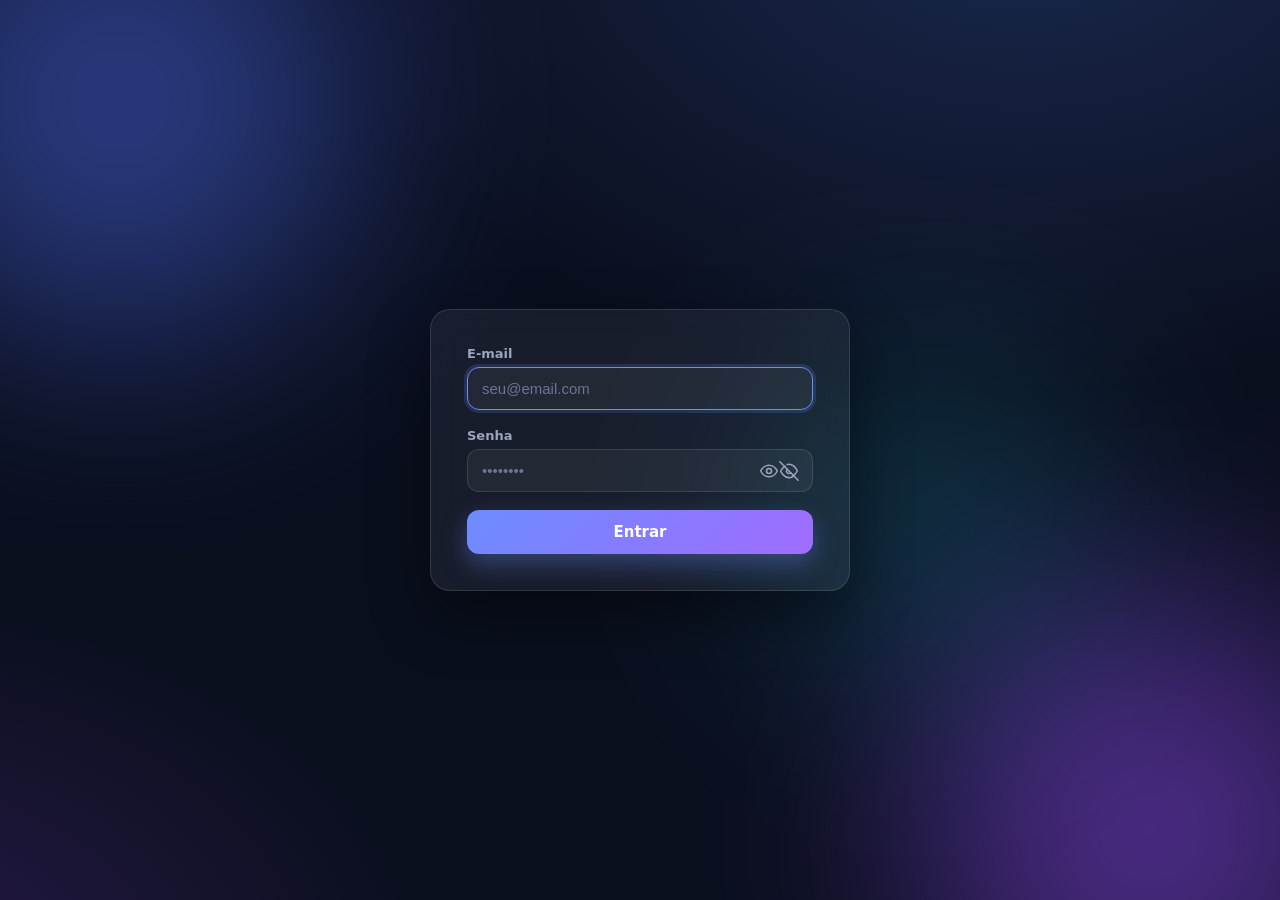
==== frontend/index.html @ e4a96b7c "chore: criação de index.html e style.css" ====
<!doctype html>
<html lang="pt-BR">
  <head>
    <meta charset="UTF-8" />
    <meta name="viewport" content="width=device-width, initial-scale=1.0" />
    <title>API CRUD</title>
    <link rel="stylesheet" href="./styles.css" />
  </head>
  <body>
    <!-- Fundo com blobs animados -->
    <div class="bg-scene" aria-hidden="true">
      <div class="blob blob-1"></div>
      <div class="blob blob-2"></div>
      <div class="blob blob-3"></div>
    </div>

    <main class="app-shell">
      <!-- Tela de Login -->
      <section id="login-view" class="card login-card">
        <div id="login-error" class="error" role="alert" hidden></div>

        <form id="login-form">
          <div class="field">
            <label for="email">E-mail</label>
            <input id="email" type="email" placeholder="seu@email.com" autocomplete="email" autofocus required />
          </div>

          <div class="field">
            <label for="password">Senha</label>
            <div class="input-wrap">
              <input id="password" type="password" placeholder="••••••••" autocomplete="current-password" required />
              <button type="button" class="toggle-password" id="toggle-password" aria-label="Mostrar senha">
                <svg id="icon-eye" viewBox="0 0 24 24" fill="none" stroke="currentColor" stroke-width="1.8" stroke-linecap="round" stroke-linejoin="round">
                  <path d="M2 12s3.5-7 10-7 10 7 10 7-3.5 7-10 7-10-7-10-7Z"></path>
                  <circle cx="12" cy="12" r="3"></circle>
                </svg>
                <svg id="icon-eye-off" class="hidden" viewBox="0 0 24 24" fill="none" stroke="currentColor" stroke-width="1.8" stroke-linecap="round" stroke-linejoin="round">
                  <path d="M17.94 17.94A10.07 10.07 0 0 1 12 20c-7 0-10-8-10-8a18.45 18.45 0 0 1 5.06-5.94"></path>
                  <path d="M9.9 4.24A9.12 12 0 0 1 12 4c7 0 10 8 10 8a18.5 18.5 0 0 1-5.16 5.96"></path>
                  <path d="M14.12 14.12a3 3 0 1 1-4.24-4.24"></path>
                  <line x1="1" y1="1" x2="23" y2="23"></line>
                </svg>
              </button>
            </div>
          </div>

          <button type="submit" class="btn-primary" id="login-button">
            <span class="spinner" id="login-spinner" hidden></span>
            <span id="login-button-text">Entrar</span>
          </button>
        </form>
      </section>

      <!-- Tela de Acesso / Welcome -->
      <section id="welcome-view" class="card welcome-card" hidden>
        <h1 class="title">Bem-vindo, <span id="welcome-name"></span>!</h1>
        <p class="subtitle" id="welcome-message"></p>
        <span class="type-badge" id="welcome-type"></span>
        <button type="button" class="btn-primary logout-btn" id="logout-btn">
          <span class="spinner" hidden></span>
          <span>Sair</span>
        </button>
      </section>
    </main>

    <script src="./app.js"></script>
  </body>
</html>
---- frontend/styles.css ----
* {
  box-sizing: border-box;
}

html,
body,
#root {
  min-height: 100%;
}

[hidden] {
  display: none !important;
}

body {
  margin: 0;
  font-family: "Inter", system-ui, -apple-system, "Segoe UI", Roboto, sans-serif;
  background-color: #0a0f1e;
  color: #e8ecf8;
  -webkit-font-smoothing: antialiased;
}

/* ---------- Cenário de fundo com blobs animados ---------- */
.bg-scene {
  position: fixed;
  inset: 0;
  overflow: hidden;
  background:
    radial-gradient(1200px 800px at 80% -10%, rgba(27, 42, 82, 0.9) 0%, transparent 60%),
    radial-gradient(1000px 700px at -10% 110%, rgba(42, 27, 77, 0.9) 0%, transparent 55%),
    #0a0f1e;
}

.blob {
  position: absolute;
  border-radius: 50%;
  filter: blur(110px);
  opacity: 0.45;
  animation: drift 16s ease-in-out infinite alternate;
}

.blob-1 {
  width: 480px;
  height: 480px;
  background: #4f6df5;
  top: -140px;
  left: -120px;
}

.blob-2 {
  width: 460px;
  height: 460px;
  background: #9a4dff;
  bottom: -160px;
  right: -100px;
  animation-delay: -6s;
}

.blob-3 {
  width: 320px;
  height: 320px;
  background: #22b8cf;
  top: 40%;
  left: 60%;
  opacity: 0.22;
  animation-delay: -12s;
}

@keyframes drift {
  from { transform: translate(0, 0) scale(1); }
  to { transform: translate(60px, 40px) scale(1.15); }
}

/* ---------- Layout ---------- */
.app-shell {
  position: relative;
  z-index: 1;
  min-height: 100vh;
  display: grid;
  place-items: center;
  padding: 24px;
}

/* ---------- Card ---------- */
.card {
  width: 100%;
  max-width: 420px;
  background: rgba(255, 255, 255, 0.06);
  border: 1px solid rgba(255, 255, 255, 0.12);
  border-radius: 20px;
  padding: 36px;
  backdrop-filter: blur(14px);
  -webkit-backdrop-filter: blur(14px);
  box-shadow: 0 24px 60px rgba(0, 0, 0, 0.45);
  animation: cardIn 0.55s cubic-bezier(0.2, 0.9, 0.25, 1) both;
}

@keyframes cardIn {
  from { opacity: 0; transform: translateY(26px) scale(0.97); }
  to { opacity: 1; transform: translateY(0) scale(1); }
}

/* ---------- Login ---------- */
.field {
  margin-bottom: 18px;
  text-align: left;
}

.field label {
  display: block;
  font-size: 13px;
  font-weight: 600;
  color: #9aa5c0;
  margin-bottom: 6px;
}

.field input {
  width: 100%;
  padding: 12px 14px;
  border-radius: 12px;
  border: 1px solid rgba(255, 255, 255, 0.12);
  background: rgba(255, 255, 255, 0.05);
  color: #e8ecf8;
  font-size: 15px;
  outline: none;
  transition: border-color 0.2s, box-shadow 0.2s;
}

.field input:focus {
  border-color: #6c8cff;
  box-shadow: 0 0 0 3px rgba(108, 140, 255, 0.18);
}

.field input::placeholder {
  color: #6b7694;
}

.input-wrap {
  position: relative;
}

.input-wrap input {
  padding-right: 44px;
}

.toggle-password {
  position: absolute;
  right: 10px;
  top: 50%;
  transform: translateY(-50%);
  background: none;
  border: none;
  color: #9aa5c0;
  cursor: pointer;
  display: flex;
  padding: 4px;
}

.toggle-password svg {
  width: 20px;
  height: 20px;
}

/* ---------- Erro ---------- */
.error {
  background: rgba(255, 80, 80, 0.12);
  border: 1px solid rgba(255, 80, 80, 0.35);
  color: #ff9c9c;
  padding: 10px 12px;
  border-radius: 10px;
  font-size: 14px;
  margin-bottom: 16px;
  animation: shake 0.35s;
}

@keyframes shake {
  25% { transform: translateX(-5px); }
  75% { transform: translateX(5px); }
}

/* ---------- Botão ---------- */
.btn-primary {
  width: 100%;
  padding: 13px;
  border: none;
  border-radius: 12px;
  background: linear-gradient(135deg, #6c8cff, #a06cff);
  color: #fff;
  font-size: 15px;
  font-weight: 700;
  font-family: inherit;
  cursor: pointer;
  display: flex;
  align-items: center;
  justify-content: center;
  gap: 8px;
  transition: transform 0.15s, box-shadow 0.2s, opacity 0.2s;
  box-shadow: 0 10px 26px rgba(108, 140, 255, 0.35);
}

.btn-primary:hover:not(:disabled) {
  transform: translateY(-2px);
  box-shadow: 0 14px 32px rgba(108, 140, 255, 0.45);
}

.btn-primary:disabled {
  opacity: 0.7;
  cursor: not-allowed;
}

.spinner {
  width: 18px;
  height: 18px;
  border: 2px solid rgba(255, 255, 255, 0.35);
  border-top-color: #fff;
  border-radius: 50%;
  animation: spin 0.7s linear infinite;
}

@keyframes spin {
  to { transform: rotate(360deg); }
}

/* ---------- Welcome ---------- */
.welcome-card {
  text-align: center;
}

.welcome-card .title {
  margin: 0 0 8px;
  font-size: 26px;
  font-weight: 800;
  letter-spacing: -0.02em;
}

.welcome-card .subtitle {
  margin: 0 0 16px;
  color: #9aa5c0;
  font-size: 14px;
}

.type-badge {
  display: inline-block;
  padding: 5px 14px;
  border-radius: 999px;
  font-size: 12px;
  font-weight: 700;
  letter-spacing: 0.08em;
  color: #cdd8ff;
  background: rgba(108, 140, 255, 0.15);
  border: 1px solid rgba(108, 140, 255, 0.4);
}

/* ---------- Responsivo ---------- */
@media (max-width: 480px) {
  .card {
    padding: 28px 22px;
  }
}
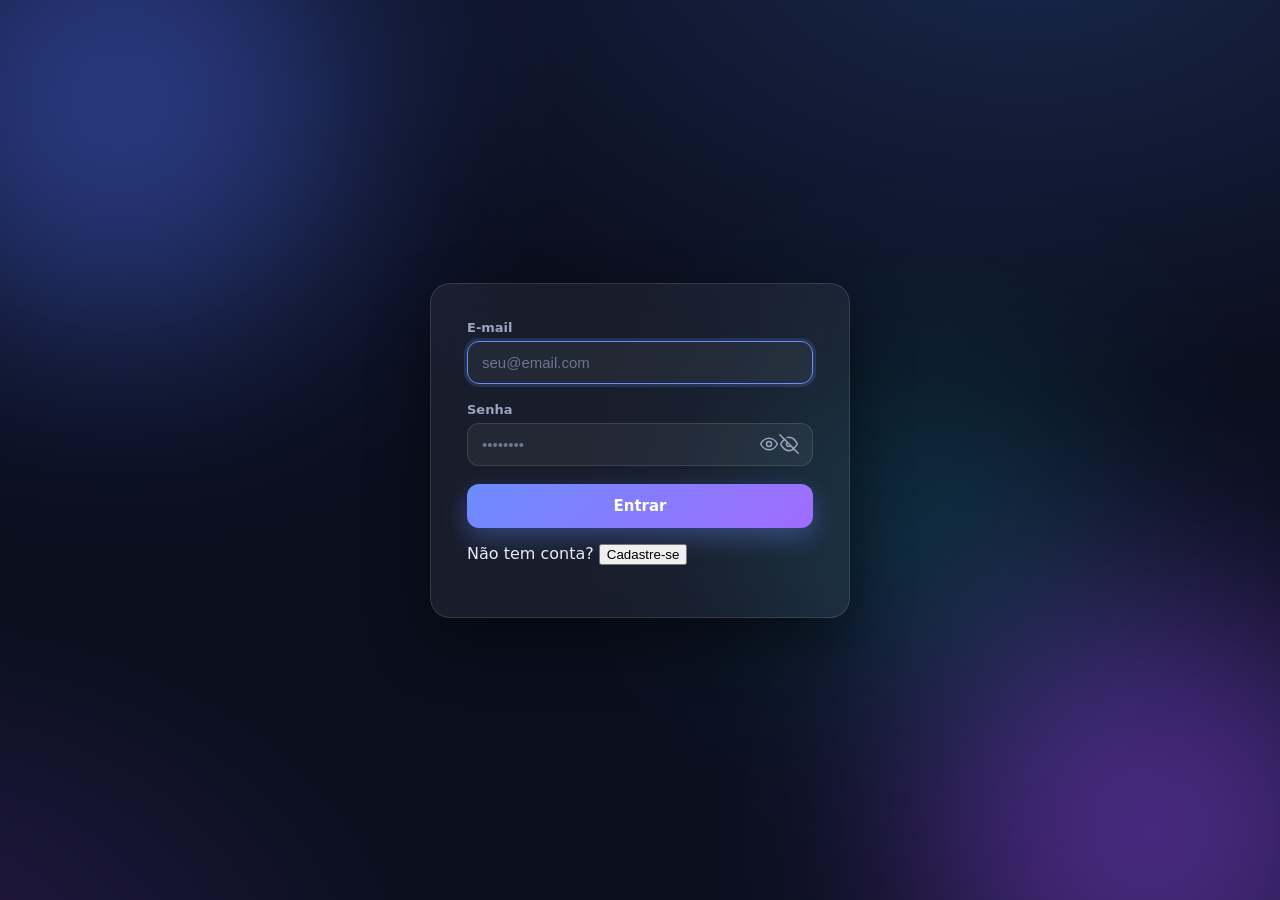
==== commit 37c84e40: "chore: criação de cadastro" ====
--- a/frontend/index.html
+++ b/frontend/index.html
@@ -49,6 +49,50 @@
             <span id="login-button-text">Entrar</span>
           </button>
         </form>
+
+        <p class="footer-text">
+          Não tem conta? <button type="button" class="link" id="link-to-register">Cadastre-se</button>
+        </p>
+      </section>
+
+      <!-- Tela de Cadastro -->
+      <section id="register-view" class="card register-card" hidden>
+        <h1 class="title">Criar conta</h1>
+        <p class="subtitle">Preencha os dados para se cadastrar.</p>
+
+        <div id="register-error" class="error" role="alert" hidden></div>
+        <p id="register-success" class="success-message" hidden></p>
+
+        <form id="register-form">
+          <div class="field">
+            <label for="reg-name">Nome</label>
+            <input id="reg-name" type="text" placeholder="Seu nome" autocomplete="name" required />
+          </div>
+
+          <div class="field">
+            <label for="reg-email">E-mail</label>
+            <input id="reg-email" type="email" placeholder="seu@email.com" autocomplete="email" required />
+          </div>
+
+          <div class="field">
+            <label for="reg-password">Senha</label>
+            <input id="reg-password" type="password" placeholder="••••••••" autocomplete="new-password" required />
+          </div>
+
+          <div class="field">
+            <label for="reg-confirm">Confirmar senha</label>
+            <input id="reg-confirm" type="password" placeholder="••••••••" autocomplete="new-password" required />
+          </div>
+
+          <button type="submit" class="btn-primary" id="register-button">
+            <span class="spinner" id="register-spinner" hidden></span>
+            <span id="register-button-text">Criar conta</span>
+          </button>
+        </form>
+
+        <p class="footer-text">
+          Já tem conta? <button type="button" class="link" id="link-to-login">Entrar</button>
+        </p>
       </section>
 
       <!-- Tela de Acesso / Welcome -->
--- a/frontend/styles.css
+++ b/frontend/styles.css
@@ -176,6 +176,17 @@
 @keyframes shake {
   25% { transform: translateX(-5px); }
   75% { transform: translateX(5px); }
+}
+
+/* ---------- Sucesso ---------- */
+.success-message {
+  background: rgba(74, 222, 128, 0.12);
+  border: 1px solid rgba(74, 222, 128, 0.35);
+  color: #86efac;
+  padding: 10px 12px;
+  border-radius: 10px;
+  font-size: 14px;
+  margin: 0 0 16px;
 }
 
 /* ---------- Botão ---------- */
